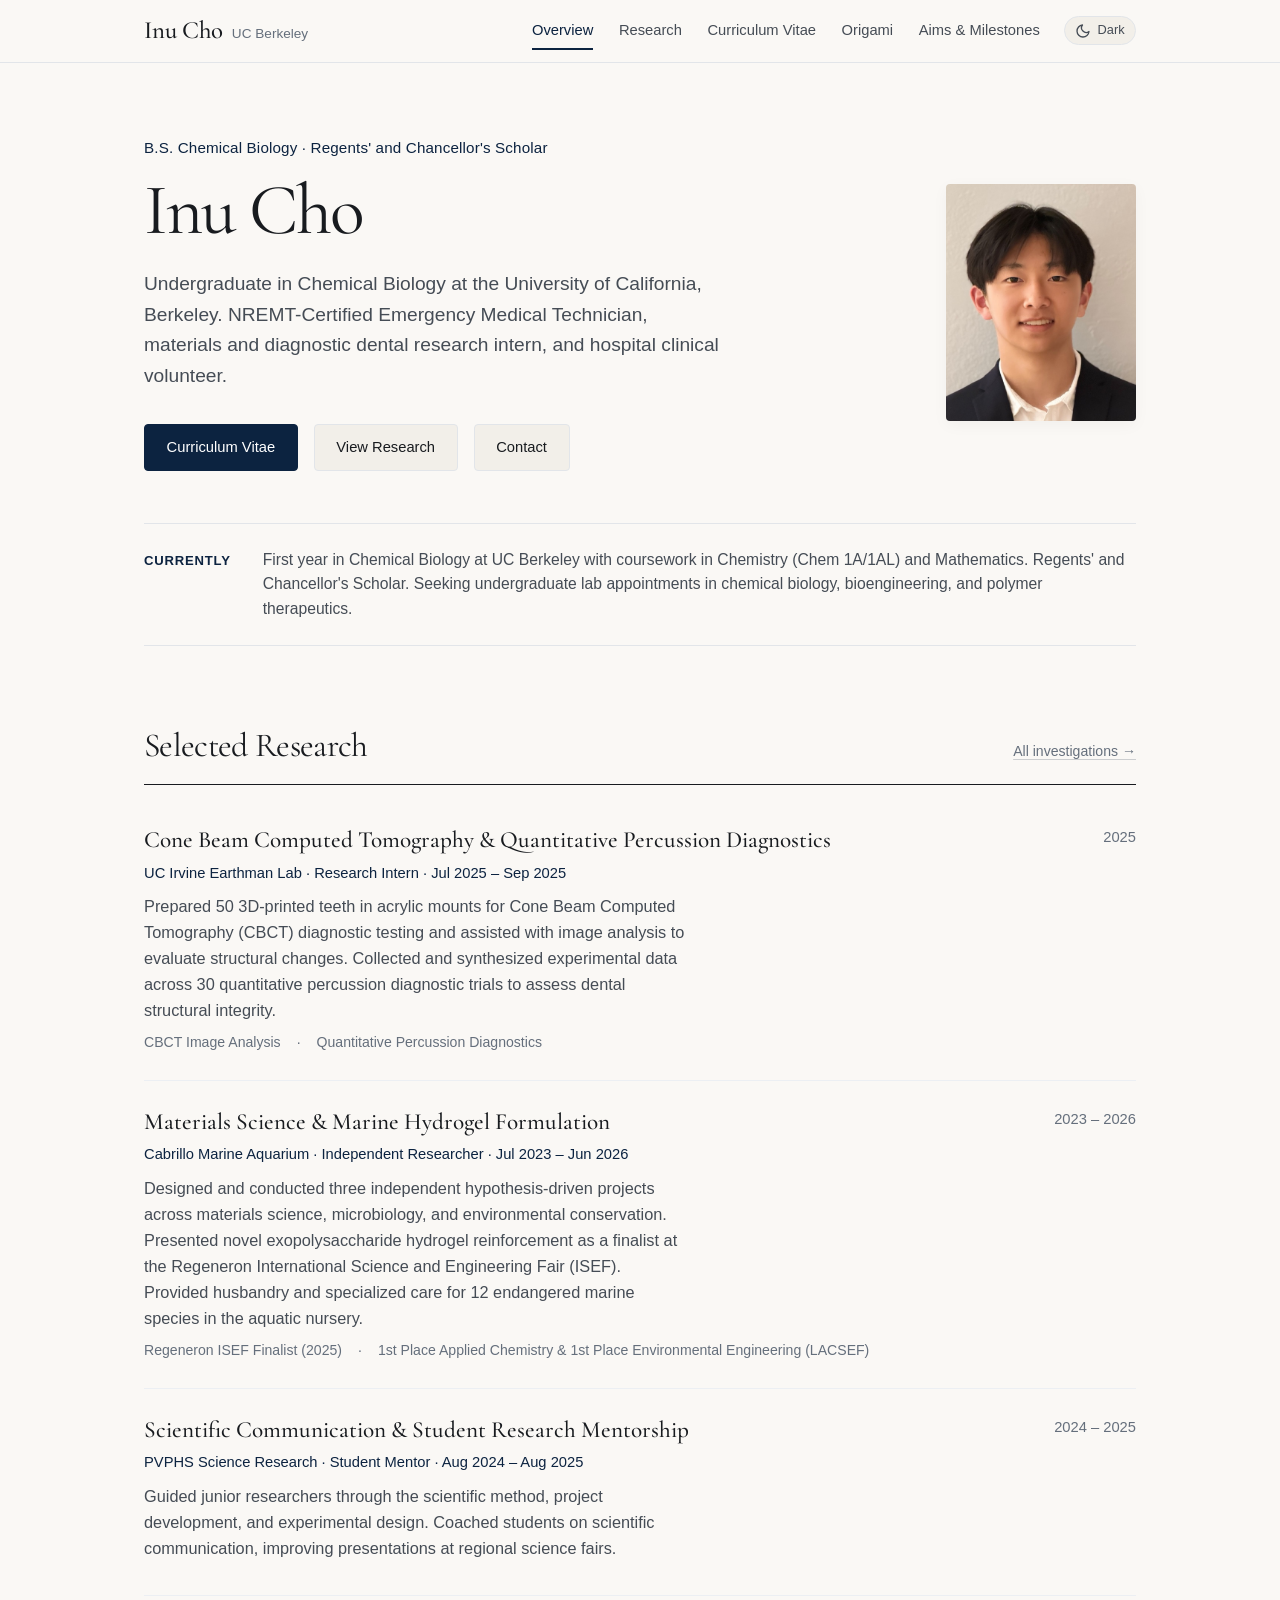
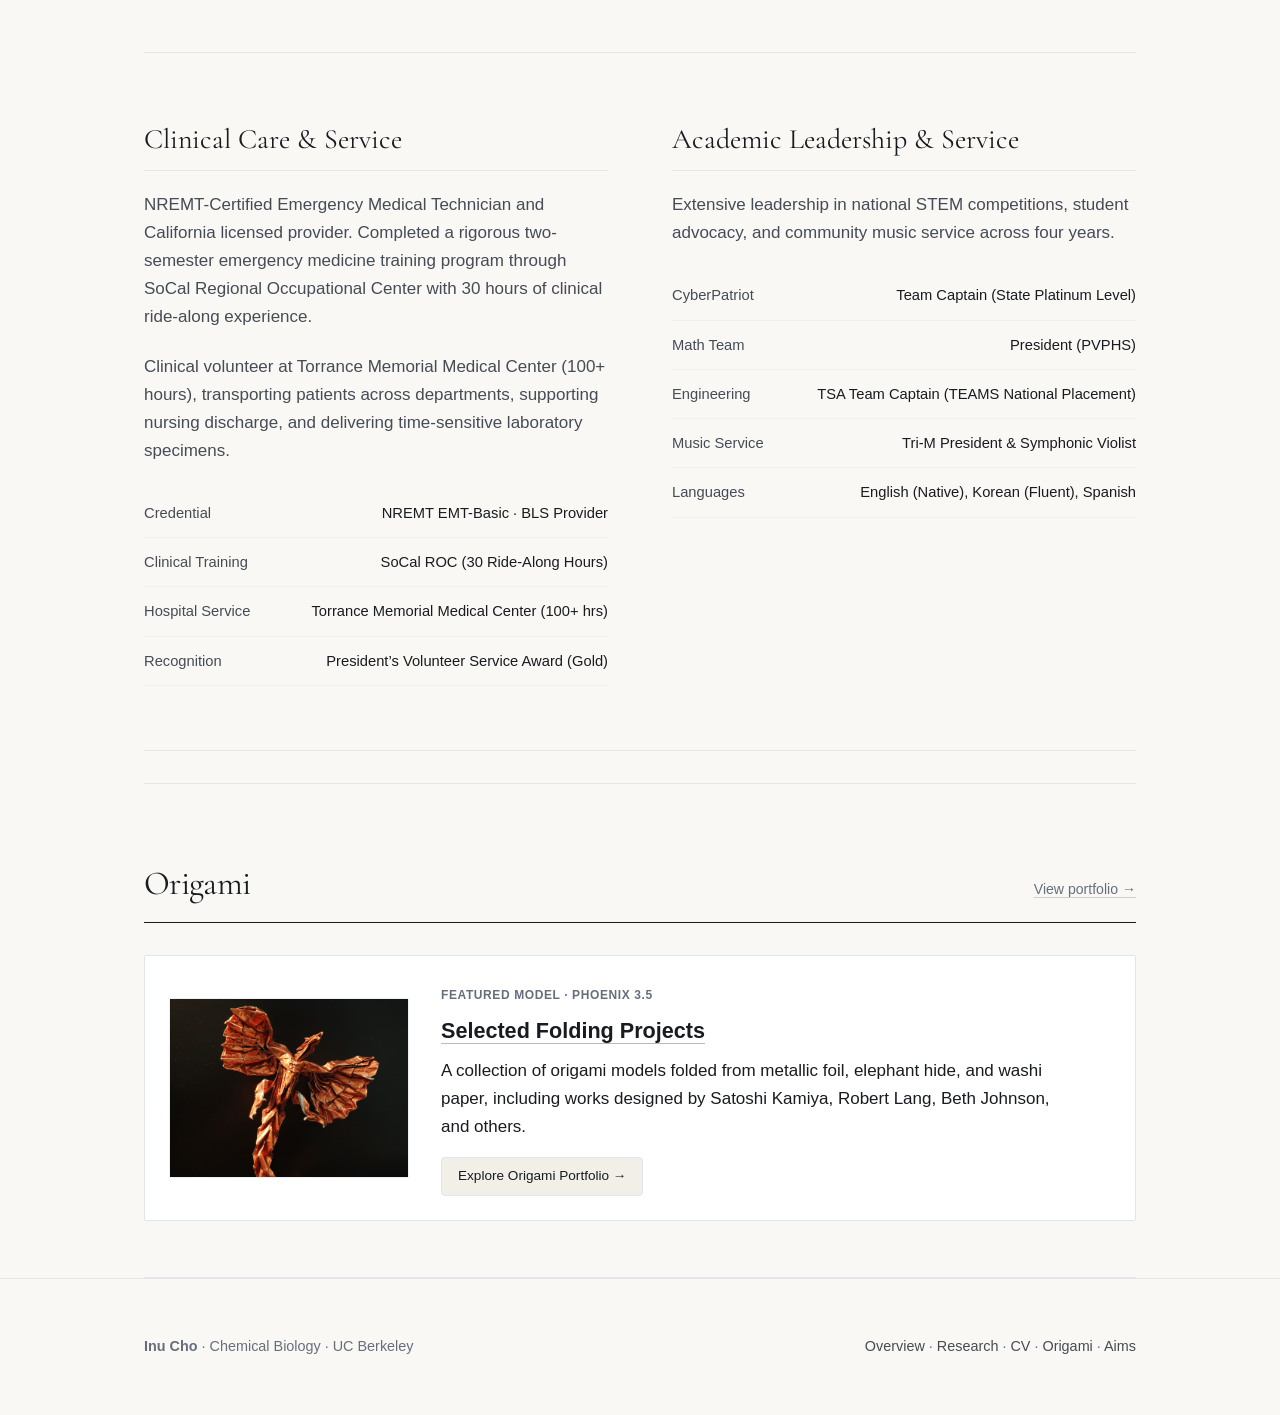
==== index.html @ 5d8e4f41 "Initial portfolio commit" ====
<!doctype html>
<html lang="en">
<head>
<meta charset="utf-8">
<meta name="viewport" content="width=device-width,initial-scale=1">
<meta name="color-scheme" content="light dark">
<title>Inu Cho — UC Berkeley</title>
<meta name="description" content="Inu Cho: Regents' and Chancellor's Scholar, Chemical Biology at UC Berkeley, NREMT-Certified EMT, and researcher.">
<link rel="icon" href="assets/favicon.svg" type="image/svg+xml">
<link rel="preconnect" href="https://fonts.googleapis.com">
<link rel="preconnect" href="https://fonts.gstatic.com" crossorigin>
<link href="https://fonts.googleapis.com/css2?family=Cormorant+Garamond:ital,wght@0,400;0,500;0,600;1,400&display=swap" rel="stylesheet">
<link rel="stylesheet" href="assets/site.css">
<script>
  (function() {
    try {
      const savedTheme = localStorage.getItem('inu_theme');
      if (savedTheme) {
        document.documentElement.setAttribute('data-theme', savedTheme);
      } else {
        const prefersDark = window.matchMedia('(prefers-color-scheme: dark)').matches;
        document.documentElement.setAttribute('data-theme', prefersDark ? 'dark' : 'light');
      }
    } catch (e) {}
  })();
</script>
</head>
<body>
<a class="skip" href="#main">Skip to main content</a>

<header class="site-nav-bar">
  <div class="wrap">
    <a class="brand" href="index.html">
      <span class="name">Inu Cho</span>
      <span class="role">UC Berkeley</span>
    </a>
    <div class="nav-cluster">
      <nav class="site-links" aria-label="Main Navigation">
        <a href="index.html" aria-current="page">Overview</a>
        <a href="research.html">Research</a>
        <a href="cv.html">Curriculum Vitae</a>
        <a href="origami.html">Origami</a>
        <a href="goals.html">Aims &amp; Milestones</a>
      </nav>
      <button class="theme-toggle" id="theme-toggle" type="button" aria-label="Toggle dark mode" title="Toggle dark mode">
        <svg class="theme-icon-sun" aria-hidden="true" width="16" height="16" viewBox="0 0 24 24" fill="none" stroke="currentColor" stroke-width="2" stroke-linecap="round" stroke-linejoin="round">
          <circle cx="12" cy="12" r="5"></circle>
          <line x1="12" y1="1" x2="12" y2="3"></line>
          <line x1="12" y1="21" x2="12" y2="23"></line>
          <line x1="4.22" y1="4.22" x2="5.64" y2="5.64"></line>
          <line x1="18.36" y1="18.36" x2="19.78" y2="19.78"></line>
          <line x1="1" y1="12" x2="3" y2="12"></line>
          <line x1="21" y1="12" x2="23" y2="12"></line>
          <line x1="4.22" y1="19.78" x2="5.64" y2="18.36"></line>
          <line x1="18.36" y1="5.64" x2="19.78" y2="4.22"></line>
        </svg>
        <svg class="theme-icon-moon" aria-hidden="true" width="16" height="16" viewBox="0 0 24 24" fill="none" stroke="currentColor" stroke-width="2" stroke-linecap="round" stroke-linejoin="round">
          <path d="M21 12.79A9 9 0 1 1 11.21 3 7 7 0 0 0 21 12.79z"></path>
        </svg>
        <span class="theme-toggle-text">Dark</span>
      </button>
    </div>
  </div>
</header>

<main class="wrap" id="main">
  <!-- Profile Hero: Poised, warm, trustworthy, understated -->
  <section class="hero-profile">
    <div>
      <p class="subhead">B.S. Chemical Biology · Regents' and Chancellor's Scholar</p>
      <h1 class="hero-title">Inu Cho</h1>
      <p class="hero-bio">
        Undergraduate in Chemical Biology at the University of California, Berkeley. NREMT-Certified Emergency Medical Technician, materials and diagnostic dental research intern, and hospital clinical volunteer.
      </p>
      <div class="hero-actions">
        <a class="btn btn-primary" href="cv.html">Curriculum Vitae</a>
        <a class="btn btn-secondary" href="research.html">View Research</a>
        <a class="btn btn-secondary" href="mailto:inucho@berkeley.edu">Contact</a>
      </div>
    </div>

    <div class="portrait-wrapper">
      <img class="portrait-photo" src="assets/portrait.jpg" alt="Portrait of Inu Cho" width="640" height="640" fetchpriority="high">
    </div>
  </section>

  <!-- Quiet, current focus note -->
  <aside class="current-status" aria-label="Current Academic Focus" data-sc-in>
    <span class="status-tag">Currently</span>
    <p class="status-text">
      First year in Chemical Biology at UC Berkeley with coursework in Chemistry (Chem 1A/1AL) and Mathematics. Regents' and Chancellor's Scholar. Seeking undergraduate lab appointments in chemical biology, bioengineering, and polymer therapeutics.
    </p>
  </aside>

  <!-- Selected Research Projects -->
  <section class="content-section" id="research" data-sc-in>
    <div class="section-head">
      <h2>Selected Research</h2>
      <span class="section-note"><a href="research.html">All investigations →</a></span>
    </div>

    <ul class="editorial-list">
      <li>
        <div>
          <h3 class="item-heading">
            <a href="research.html#earthman">Cone Beam Computed Tomography &amp; Quantitative Percussion Diagnostics</a>
          </h3>
          <div class="item-meta">UC Irvine Earthman Lab · Research Intern · Jul 2025 – Sep 2025</div>
          <p class="item-desc">
            Prepared 50 3D-printed teeth in acrylic mounts for Cone Beam Computed Tomography (CBCT) diagnostic testing and assisted with image analysis to evaluate structural changes. Collected and synthesized experimental data across 30 quantitative percussion diagnostic trials to assess dental structural integrity.
          </p>
          <div class="item-badges">
            <span>CBCT Image Analysis</span>
            <span>·</span>
            <span>Quantitative Percussion Diagnostics</span>
          </div>
        </div>
        <div class="item-date">2025</div>
      </li>

      <li>
        <div>
          <h3 class="item-heading">
            <a href="research.html#cabrillo">Materials Science &amp; Marine Hydrogel Formulation</a>
          </h3>
          <div class="item-meta">Cabrillo Marine Aquarium · Independent Researcher · Jul 2023 – Jun 2026</div>
          <p class="item-desc">
            Designed and conducted three independent hypothesis-driven projects across materials science, microbiology, and environmental conservation. Presented novel exopolysaccharide hydrogel reinforcement as a finalist at the Regeneron International Science and Engineering Fair (ISEF). Provided husbandry and specialized care for 12 endangered marine species in the aquatic nursery.
          </p>
          <div class="item-badges">
            <span>Regeneron ISEF Finalist (2025)</span>
            <span>·</span>
            <span>1st Place Applied Chemistry &amp; 1st Place Environmental Engineering (LACSEF)</span>
          </div>
        </div>
        <div class="item-date">2023 – 2026</div>
      </li>

      <li>
        <div>
          <h3 class="item-heading">
            <a href="research.html#mentor">Scientific Communication &amp; Student Research Mentorship</a>
          </h3>
          <div class="item-meta">PVPHS Science Research · Student Mentor · Aug 2024 – Aug 2025</div>
          <p class="item-desc">
            Guided junior researchers through the scientific method, project development, and experimental design. Coached students on scientific communication, improving presentations at regional science fairs.
          </p>
        </div>
        <div class="item-date">2024 – 2025</div>
      </li>
    </ul>
  </section>

  <!-- Clinical Care & Personal Pursuits -->
  <section class="grid-two-col" data-sc-in>
    <div class="grid-col">
      <h3>Clinical Care &amp; Service</h3>
      <p>
        NREMT-Certified Emergency Medical Technician and California licensed provider. Completed a rigorous two-semester emergency medicine training program through SoCal Regional Occupational Center with 30 hours of clinical ride-along experience.
      </p>
      <p>
        Clinical volunteer at Torrance Memorial Medical Center (100+ hours), transporting patients across departments, supporting nursing discharge, and delivering time-sensitive laboratory specimens.
      </p>
      <ul class="info-rows">
        <li><span class="label">Credential</span><span class="val">NREMT EMT-Basic · BLS Provider</span></li>
        <li><span class="label">Clinical Training</span><span class="val">SoCal ROC (30 Ride-Along Hours)</span></li>
        <li><span class="label">Hospital Service</span><span class="val">Torrance Memorial Medical Center (100+ hrs)</span></li>
        <li><span class="label">Recognition</span><span class="val">President’s Volunteer Service Award (Gold)</span></li>
      </ul>
    </div>

    <div class="grid-col">
      <h3>Academic Leadership &amp; Service</h3>
      <p>
        Extensive leadership in national STEM competitions, student advocacy, and community music service across four years.
      </p>
      <ul class="info-rows">
        <li><span class="label">CyberPatriot</span><span class="val">Team Captain (State Platinum Level)</span></li>
        <li><span class="label">Math Team</span><span class="val">President (PVPHS)</span></li>
        <li><span class="label">Engineering</span><span class="val">TSA Team Captain (TEAMS National Placement)</span></li>
        <li><span class="label">Music Service</span><span class="val">Tri-M President &amp; Symphonic Violist</span></li>
        <li><span class="label">Languages</span><span class="val">English (Native), Korean (Fluent), Spanish</span></li>
      </ul>
    </div>
  </section>

  <!-- Origami Showcase Section -->
  <section class="content-section" style="border-top: 1px solid var(--rule); margin-top: 2rem;" data-sc-in>
    <div class="section-head">
      <h2>Origami</h2>
      <span class="section-note"><a href="origami.html">View portfolio &rarr;</a></span>
    </div>
    <div style="display: grid; grid-template-columns: 240px 1fr; gap: 2rem; align-items: center; background: var(--card-bg); border: 1px solid var(--rule); border-radius: 2px; padding: 1.5rem; overflow: hidden;">
      <a href="origami.html" style="text-decoration: none; display: block; border-radius: 2px; overflow: hidden;">
        <img src="assets/origami/model_4.jpg" alt="Phoenix 3.5 origami folded by Inu Cho" style="width: 100%; aspect-ratio: 4/3; object-fit: cover; border: 1px solid var(--rule-subtle);">
      </a>
      <div>
        <span class="origami-plate-num" style="letter-spacing: 0.05em; color: var(--faint);">Featured Model · Phoenix 3.5</span>
        <h3 class="item-heading" style="margin: 0.35rem 0 0.5rem; font-size: 1.35rem;">
          <a href="origami.html">Selected Folding Projects</a>
        </h3>
        <p class="item-desc" style="margin-bottom: 1rem;">
          A collection of origami models folded from metallic foil, elephant hide, and washi paper, including works designed by Satoshi Kamiya, Robert Lang, Beth Johnson, and others.
        </p>
        <a class="btn btn-secondary" href="origami.html" style="font-size: 0.85rem; padding: 0.45rem 1rem;">Explore Origami Portfolio &rarr;</a>
      </div>
    </div>
  </section>
</main>

<footer class="site-footer">
  <div class="wrap">
    <div>
      <strong>Inu Cho</strong> &middot; Chemical Biology &middot; UC Berkeley
    </div>
    <div>
      <a href="index.html">Overview</a> &middot;
      <a href="research.html">Research</a> &middot;
      <a href="cv.html">CV</a> &middot;
      <a href="origami.html">Origami</a> &middot;
      <a href="goals.html">Aims</a>
    </div>
  </div>
</footer>

<script src="assets/scrollcraft.js"></script>
<script src="assets/site.js"></script>
</body>
</html>
---- assets/site.css ----
/* ==========================================================================
   Inu Cho — Academic & Clinical Portfolio
   Design Authority & Craft System
   Palette: Elegant Off-White (#FAF8F5), Deep Oxford Navy (#0C2340), Crisp Ink (#181B1F)
   ========================================================================== */

:root {
  color-scheme: light dark;

  /* Refined Editorial Palette — Light (Default) */
  --bg:           #FAF8F5;   /* Warm parchment off-white */
  --surface:      #F2EFE9;   /* Subtle tinted stone */
  --card-bg:      #FFFFFF;
  --ink:          #181B1F;   /* Crisp deep charcoal */
  --navy:         #0C2340;   /* Academic Oxford/Berkeley navy */
  --navy-hover:   #061324;
  --navy-wash:    #EEF3F8;   /* Quiet tinted slate */
  --navy-border:  #D4DFEC;
  --muted:        #454C55;   /* Secondary prose */
  --faint:        #6E7782;   /* Metadata & subtle dates */
  --rule:         #E2E5E9;   /* Hairline borders */
  --rule-subtle:  #ECEFF3;
  --focus:        #0C2340;
  --shadow-sm:    0 1px 3px rgba(12, 35, 64, 0.05);
  --shadow-md:    0 4px 16px rgba(12, 35, 64, 0.08);

  /* Typography */
  --font-serif: "Cormorant Garamond", "Newsreader", "Iowan Old Style", Georgia, serif;
  --font-sans:  -apple-system, BlinkMacSystemFont, "Segoe UI", Roboto, "Helvetica Neue", Arial, sans-serif;
}

@media (prefers-color-scheme: dark) {
  :root:not([data-theme="light"]) {
    color-scheme: dark;
    --bg:           #0D131A;   /* Deep midnight slate navy */
    --surface:      #141D26;   /* Rich surface */
    --card-bg:      #111822;
    --ink:          #F0F4F8;   /* Bright warm ivory */
    --navy:         #8CB4E0;   /* Luminous Berkeley blue */
    --navy-hover:   #A9CAF0;
    --navy-wash:    #172433;
    --navy-border:  #25374C;
    --muted:        #B4C0CE;
    --faint:        #8E9CAE;
    --rule:         #222F3E;
    --rule-subtle:  #182330;
    --focus:        #8CB4E0;
    --shadow-sm:    0 1px 3px rgba(0, 0, 0, 0.35);
    --shadow-md:    0 4px 16px rgba(0, 0, 0, 0.55);
  }
}

html[data-theme="light"] {
  color-scheme: light !important;
  --bg:           #FAF8F5;
  --surface:      #F2EFE9;
  --card-bg:      #FFFFFF;
  --ink:          #181B1F;
  --navy:         #0C2340;
  --navy-hover:   #061324;
  --navy-wash:    #EEF3F8;
  --navy-border:  #D4DFEC;
  --muted:        #454C55;
  --faint:        #656F7C;
  --rule:         #E2E5E9;
  --rule-subtle:  #ECEFF3;
  --focus:        #0C2340;
  --shadow-sm:    0 1px 3px rgba(12, 35, 64, 0.05);
  --shadow-md:    0 4px 16px rgba(12, 35, 64, 0.08);
}

html[data-theme="dark"] {
  color-scheme: dark !important;
  --bg:           #0D131A;
  --surface:      #141D26;
  --card-bg:      #111822;
  --ink:          #F0F4F8;
  --navy:         #8CB4E0;
  --navy-hover:   #A9CAF0;
  --navy-wash:    #172433;
  --navy-border:  #25374C;
  --muted:        #B4C0CE;
  --faint:        #8E9CAE;
  --rule:         #222F3E;
  --rule-subtle:  #182330;
  --focus:        #8CB4E0;
  --shadow-sm:    0 1px 3px rgba(0, 0, 0, 0.35);
  --shadow-md:    0 4px 16px rgba(0, 0, 0, 0.55);
}

*, *::before, *::after {
  box-sizing: border-box;
}

html {
  -webkit-text-size-adjust: 100%;
  scroll-padding-top: 5rem;
  scroll-behavior: smooth;
  -webkit-overflow-scrolling: touch;
}

@media (prefers-reduced-motion: no-preference) {
  html {
    scroll-behavior: smooth;
  }
}

/* Enable native multi-page view transitions */
@view-transition {
  navigation: auto;
}

@media (prefers-reduced-motion: no-preference) {
  ::view-transition-old(root) {
    animation: 160ms cubic-bezier(0.4, 0, 1, 1) both vtFadeOut;
  }
  ::view-transition-new(root) {
    animation: 220ms cubic-bezier(0.16, 1, 0.3, 1) both vtFadeIn;
  }
  @keyframes vtFadeOut {
    from { opacity: 1; transform: translateY(0); }
    to { opacity: 0; transform: translateY(-3px); }
  }
  @keyframes vtFadeIn {
    from { opacity: 0; transform: translateY(3px); }
    to { opacity: 1; transform: translateY(0); }
  }

  /* Progressive smooth entrance animation */
  main {
    animation: mainFadeIn 0.24s cubic-bezier(0.16, 1, 0.3, 1) backwards;
  }
  body.page-leaving main {
    opacity: 0;
    transform: translateY(-3px);
    transition: opacity 0.14s cubic-bezier(0.4, 0, 1, 1), transform 0.14s cubic-bezier(0.4, 0, 1, 1);
  }
  @keyframes mainFadeIn {
    from {
      opacity: 0;
      transform: translateY(4px);
    }
    to {
      opacity: 1;
      transform: translateY(0);
    }
  }
}

/* Tailored slim, smooth scrollbar */
@media (pointer: fine) {
  ::-webkit-scrollbar {
    width: 9px;
    height: 9px;
  }
  ::-webkit-scrollbar-track {
    background: var(--bg);
  }
  ::-webkit-scrollbar-thumb {
    background: var(--rule);
    border: 2px solid var(--bg);
    border-radius: 999px;
  }
  ::-webkit-scrollbar-thumb:hover {
    background: var(--faint);
  }
  * {
    scrollbar-width: thin;
    scrollbar-color: var(--rule) var(--bg);
  }
}

body {
  margin: 0;
  background-color: var(--bg);
  color: var(--ink);
  font-family: var(--font-sans);
  font-size: 1.0625rem;
  line-height: 1.65;
  font-weight: 400;
  -webkit-font-smoothing: antialiased;
  -moz-osx-font-smoothing: grayscale;
  min-height: 100dvh;
  display: flex;
  flex-direction: column;
}

/* Browser surface customization — custom scrollbars, selection, focus */
::selection {
  background-color: var(--navy-wash);
  color: var(--navy);
}

main {
  flex: 1;
  width: 100%;
}

img {
  max-width: 100%;
  height: auto;
  display: block;
}

p {
  margin: 0 0 1.25em;
  max-width: 65ch;
}

ul, ol {
  margin: 0;
  padding: 0;
  list-style: none;
}

/* Tasteful links: quiet hairline underline that turns navy on hover */
a {
  color: inherit;
  text-decoration: underline;
  text-decoration-thickness: 1px;
  text-underline-offset: 0.24em;
  text-decoration-color: color-mix(in srgb, currentColor 30%, transparent);
  transition: color 0.15s ease, text-decoration-color 0.15s ease;
}

a:hover {
  color: var(--navy);
  text-decoration-color: var(--navy);
}

:focus-visible {
  outline: 2px solid var(--focus);
  outline-offset: 3px;
  border-radius: 2px;
}

.wrap {
  max-width: 66rem;
  margin: 0 auto;
  padding: 0 2rem;
}

.skip {
  position: absolute;
  left: 1.5rem;
  top: -3.5rem;
  background: var(--surface);
  color: var(--ink);
  padding: 0.5rem 1rem;
  z-index: 100;
  font-size: 0.85rem;
  border: 1px solid var(--rule);
}
.skip:focus {
  top: 1rem;
}

/* ==========================================================================
   Header Navigation — Minimal, refined, perfectly aligned
   ========================================================================== */

.site-nav-bar {
  position: sticky;
  top: 0;
  z-index: 50;
  background: color-mix(in srgb, var(--bg) 92%, transparent);
  backdrop-filter: blur(12px);
  -webkit-backdrop-filter: blur(12px);
  border-bottom: 1px solid var(--rule);
}

.site-nav-bar .wrap {
  display: flex;
  align-items: center;
  justify-content: space-between;
  min-height: 3.85rem;
  gap: 1.5rem;
}

.brand {
  display: flex;
  align-items: baseline;
  gap: 0.6rem;
  text-decoration: none;
  color: var(--ink);
}

.brand .name {
  font-family: var(--font-serif);
  font-size: 1.55rem;
  font-weight: 500;
  letter-spacing: -0.01em;
  color: var(--ink);
}

.brand .role {
  font-size: 0.85rem;
  color: var(--faint);
  font-weight: 400;
}

.nav-cluster {
  display: flex;
  align-items: center;
  gap: 1.5rem;
}

.site-links {
  display: flex;
  gap: 1.6rem;
  font-size: 0.92rem;
}

.site-links a {
  text-decoration: none;
  color: var(--muted);
  padding: 0.35rem 0;
  border-bottom: 2px solid transparent;
  transition: color 0.15s ease, border-color 0.15s ease;
}

.site-links a:hover {
  color: var(--ink);
}

.site-links a[aria-current="page"] {
  color: var(--navy);
  font-weight: 500;
  border-bottom-color: var(--navy);
}

/* Tasteful Theme Switcher */
.theme-toggle {
  display: inline-flex;
  align-items: center;
  gap: 0.4rem;
  background: var(--surface);
  color: var(--muted);
  border: 1px solid var(--rule);
  padding: 0.35rem 0.65rem;
  border-radius: 999px;
  font-family: inherit;
  font-size: 0.8rem;
  font-weight: 500;
  cursor: pointer;
  line-height: 1;
  transition: background-color 0.15s ease, color 0.15s ease, border-color 0.15s ease;
}

.theme-toggle:hover {
  background: var(--navy-wash);
  color: var(--navy);
  border-color: var(--navy-border);
}

.theme-toggle svg {
  flex-shrink: 0;
}

/* Sun/Moon icon visibility based on data-theme and media query */
.theme-icon-sun {
  display: none;
}
.theme-icon-moon {
  display: block;
}

:root[data-theme="dark"] .theme-icon-sun {
  display: block;
}
:root[data-theme="dark"] .theme-icon-moon {
  display: none;
}

@media (prefers-color-scheme: dark) {
  :root:not([data-theme="light"]) .theme-icon-sun {
    display: block;
  }
  :root:not([data-theme="light"]) .theme-icon-moon {
    display: none;
  }
}

@media (max-width: 768px) {
  .site-nav-bar .wrap {
    flex-direction: column;
    align-items: flex-start;
    padding-block: 0.85rem;
    gap: 0.75rem;
  }
  .nav-cluster {
    width: 100%;
    justify-content: space-between;
    gap: 1rem;
    flex-wrap: wrap;
  }
  .site-links {
    gap: 1.15rem;
    flex-wrap: wrap;
  }
}

/* ==========================================================================
   Hero Section — Clean portrait, poised editorial introduction
   ========================================================================== */

.hero-profile {
  padding: 4.5rem 0 3.25rem;
  display: grid;
  grid-template-columns: 1fr 200px;
  gap: 4rem;
  align-items: center;
  border-bottom: 1px solid var(--rule);
}

.hero-profile .subhead {
  font-size: 0.95rem;
  font-weight: 500;
  color: var(--navy);
  letter-spacing: 0.01em;
  margin: 0 0 0.85rem;
}

h1.hero-title {
  font-family: var(--font-serif);
  font-size: clamp(3rem, 7vw, 4.5rem);
  font-weight: 400;
  line-height: 1.05;
  letter-spacing: -0.03em;
  margin: 0 0 1.25rem;
  color: var(--ink);
}

.hero-bio {
  font-size: 1.2rem;
  line-height: 1.6;
  color: var(--muted);
  max-width: 54ch;
  margin: 0 0 2rem;
}

.hero-actions {
  display: flex;
  flex-wrap: wrap;
  gap: 1rem;
  font-size: 0.92rem;
}

.btn {
  display: inline-flex;
  align-items: center;
  gap: 0.45rem;
  padding: 0.65rem 1.35rem;
  border-radius: 4px;
  font-weight: 500;
  text-decoration: none;
  transition: all 0.15s ease;
}

.btn-primary {
  background: var(--navy);
  color: #FFFFFF;
  border: 1px solid var(--navy);
}
.btn-primary:hover {
  background: color-mix(in srgb, var(--navy) 85%, black);
  color: #FFFFFF;
}

.btn-secondary {
  background: var(--surface);
  color: var(--ink);
  border: 1px solid var(--rule);
}
.btn-secondary:hover {
  border-color: var(--muted);
  color: var(--ink);
}

.portrait-wrapper {
  width: 190px;
  margin-left: auto;
}

.portrait-photo {
  width: 100%;
  aspect-ratio: 4 / 5;
  border-radius: 4px;
  object-fit: cover;
  box-shadow: 0 4px 16px rgba(0, 0, 0, 0.04);
}

@media (max-width: 820px) {
  .hero-profile {
    grid-template-columns: 1fr;
    gap: 2.5rem;
    padding-top: 3.5rem;
  }
  .portrait-wrapper {
    order: -1;
    margin-left: 0;
    width: 150px;
  }
}

/* ==========================================================================
   Status Banner — Discreet, thoughtful "Currently" note
   ========================================================================== */

.current-status {
  padding: 1.5rem 0;
  border-bottom: 1px solid var(--rule);
  display: flex;
  align-items: baseline;
  gap: 2rem;
  font-size: 0.98rem;
}

.status-tag {
  font-size: 0.82rem;
  font-weight: 600;
  text-transform: uppercase;
  letter-spacing: 0.06em;
  color: var(--navy);
  white-space: nowrap;
}

.status-text {
  color: var(--muted);
  line-height: 1.55;
  margin: 0;
  max-width: none;
}

@media (max-width: 680px) {
  .current-status {
    flex-direction: column;
    gap: 0.35rem;
  }
}

/* ==========================================================================
   Editorial Content Sections & Clean Lists
   ========================================================================== */

.content-section {
  padding: 4.5rem 0 3.5rem;
  border-bottom: 1px solid var(--rule);
}

.section-head {
  display: flex;
  justify-content: space-between;
  align-items: baseline;
  margin-bottom: 2rem;
  border-bottom: 1px solid var(--ink);
  padding-bottom: 0.65rem;
}

.section-head h2 {
  font-family: var(--font-serif);
  font-size: 2.1rem;
  font-weight: 400;
  margin: 0;
  letter-spacing: -0.02em;
}

.section-head .section-note {
  font-size: 0.88rem;
  color: var(--faint);
}

/* Clean, balanced rows */
.editorial-list > li {
  padding: 1.6rem 0;
  border-bottom: 1px solid var(--rule-subtle);
  display: grid;
  grid-template-columns: 1fr 140px;
  gap: 0.25rem 2rem;
}

.editorial-list > li:first-child {
  padding-top: 0.5rem;
}

.editorial-list .item-heading {
  font-family: var(--font-serif);
  font-size: 1.45rem;
  font-weight: 500;
  line-height: 1.3;
  margin: 0 0 0.35rem;
  color: var(--ink);
}

.editorial-list .item-heading a {
  text-decoration: none;
}
.editorial-list .item-heading a:hover {
  color: var(--navy);
}

.editorial-list .item-meta {
  color: var(--navy);
  font-weight: 500;
  font-size: 0.92rem;
  margin-bottom: 0.5rem;
}

.editorial-list .item-desc {
  font-size: 1.02rem;
  color: var(--muted);
  line-height: 1.6;
  margin: 0 0 0.5rem;
  max-width: 60ch;
}

.editorial-list .item-desc ul {
  margin: 0.4rem 0 0;
  padding-left: 1.2rem;
  list-style: disc;
}
.editorial-list .item-desc ul li {
  margin-bottom: 0.3rem;
}

.editorial-list .item-badges {
  display: flex;
  flex-wrap: wrap;
  gap: 0.5rem 1rem;
  font-size: 0.88rem;
  color: var(--faint);
}

.editorial-list .item-date {
  font-size: 0.92rem;
  color: var(--faint);
  text-align: right;
  font-variant-numeric: tabular-nums;
}

@media (max-width: 680px) {
  .editorial-list > li {
    grid-template-columns: 1fr;
  }
  .editorial-list .item-date {
    text-align: left;
    margin-top: 0.25rem;
  }
}

/* Two-column overview grid */
.grid-two-col {
  display: grid;
  grid-template-columns: 1fr 1fr;
  gap: 4rem;
  padding: 4rem 0;
  border-bottom: 1px solid var(--rule);
}

.grid-col h3 {
  font-family: var(--font-serif);
  font-size: 1.75rem;
  font-weight: 400;
  margin: 0 0 1.25rem;
  padding-bottom: 0.5rem;
  border-bottom: 1px solid var(--rule);
  color: var(--ink);
}

.grid-col p {
  font-size: 1.0625rem;
  color: var(--muted);
  line-height: 1.65;
}

.info-rows {
  margin-top: 1.5rem;
}

.info-rows li {
  display: flex;
  justify-content: space-between;
  padding: 0.75rem 0;
  border-bottom: 1px solid var(--rule-subtle);
  font-size: 0.92rem;
}

.info-rows .label {
  color: var(--muted);
}
.info-rows .val {
  color: var(--ink);
  font-weight: 500;
  text-align: right;
}

@media (max-width: 768px) {
  .grid-two-col {
    grid-template-columns: 1fr;
    gap: 2.5rem;
  }
}

/* ==========================================================================
   Milestones & Timeline
   ========================================================================== */

.timeline-flow {
  position: relative;
  padding-left: 2rem;
  margin-left: 0.5rem;
  border-left: 1px solid var(--rule);
}

.timeline-step {
  position: relative;
  padding-bottom: 2.25rem;
}

.timeline-step::before {
  content: "";
  position: absolute;
  left: -2.35rem;
  top: 0.45rem;
  width: 9px;
  height: 9px;
  border-radius: 50%;
  background: var(--bg);
  border: 2px solid var(--navy);
}

.timeline-step .step-date {
  font-size: 0.85rem;
  color: var(--faint);
  font-weight: 500;
  margin-bottom: 0.25rem;
}

.timeline-step .step-title {
  font-family: var(--font-serif);
  font-size: 1.4rem;
  font-weight: 500;
  margin: 0 0 0.35rem;
  color: var(--ink);
}

.timeline-step .step-detail {
  font-size: 1rem;
  color: var(--muted);
  line-height: 1.55;
  margin: 0;
}

/* ==========================================================================
   Origami Portfolio — Applied Geometry & Spatial Articulation
   ========================================================================== */

.origami-grid {
  display: grid;
  grid-template-columns: repeat(2, 1fr);
  gap: 2.25rem;
  margin-top: 1.5rem;
}

.origami-card {
  background: var(--card-bg);
  border: 1px solid var(--rule);
  border-radius: 2px;
  overflow: hidden;
  display: flex;
  flex-direction: column;
  transition: border-color 0.2s ease, box-shadow 0.2s ease;
}

.origami-card:hover {
  border-color: var(--navy-border);
  box-shadow: var(--shadow-md);
}

.origami-media {
  position: relative;
  background: var(--surface);
  aspect-ratio: 4 / 3;
  overflow: hidden;
  border-bottom: 1px solid var(--rule-subtle);
  cursor: pointer;
}

.origami-media img {
  width: 100%;
  height: 100%;
  object-fit: cover;
  object-position: center;
  transition: transform 0.35s ease;
}

.origami-card:hover .origami-media img {
  transform: scale(1.025);
}

.origami-plate-badge {
  position: absolute;
  bottom: 0.75rem;
  right: 0.75rem;
  background: color-mix(in srgb, var(--ink) 85%, transparent);
  color: #FFFFFF;
  font-size: 0.75rem;
  font-weight: 500;
  padding: 0.3rem 0.65rem;
  border-radius: 999px;
  backdrop-filter: blur(8px);
  -webkit-backdrop-filter: blur(8px);
  letter-spacing: 0.02em;
  opacity: 0.9;
  transition: opacity 0.15s ease, background 0.15s ease;
}

.origami-card:hover .origami-plate-badge {
  opacity: 1;
  background: #0C2340;
  color: #FFFFFF;
}

.origami-body {
  padding: 1.75rem;
  display: flex;
  flex-direction: column;
  flex: 1;
}

.origami-meta-top {
  display: flex;
  justify-content: space-between;
  align-items: baseline;
  margin-bottom: 0.5rem;
}

.origami-plate-num {
  font-size: 0.75rem;
  letter-spacing: 0.08em;
  text-transform: uppercase;
  color: var(--faint);
  font-weight: 600;
}

.origami-designer {
  font-size: 0.88rem;
  color: var(--navy);
  font-weight: 500;
}

.origami-title {
  font-family: var(--font-serif);
  font-size: 1.65rem;
  font-weight: 500;
  line-height: 1.15;
  margin: 0 0 0.85rem;
  color: var(--ink);
}

.origami-specs {
  display: flex;
  flex-wrap: wrap;
  gap: 0.5rem;
  margin-bottom: 1rem;
}

.origami-spec-pill {
  background: var(--surface);
  color: var(--muted);
  font-size: 0.78rem;
  padding: 0.2rem 0.6rem;
  border-radius: 2px;
  border: 1px solid var(--rule-subtle);
  font-variant-numeric: tabular-nums;
}

.origami-analysis {
  font-size: 0.96rem;
  line-height: 1.6;
  color: var(--muted);
  margin: 0;
  flex: 1;
}

.origami-action {
  margin-top: 1.25rem;
  padding-top: 1rem;
  border-top: 1px solid var(--rule-subtle);
  display: flex;
  justify-content: space-between;
  align-items: center;
}

.origami-btn-plate {
  display: inline-flex;
  align-items: center;
  gap: 0.35rem;
  font-size: 0.85rem;
  color: var(--navy);
  font-weight: 500;
  text-decoration: none;
  cursor: pointer;
  background: none;
  border: none;
  padding: 0;
  font-family: inherit;
}

.origami-btn-plate:hover {
  text-decoration: underline;
}

/* Lightbox Dialog */
.plate-lightbox {
  padding: 0;
  border: 1px solid var(--rule);
  border-radius: 4px;
  background: var(--bg);
  color: var(--ink);
  max-width: 90vw;
  max-height: 90vh;
  box-shadow: 0 20px 48px rgba(0, 0, 0, 0.45);
}

.plate-lightbox::backdrop {
  background: rgba(10, 15, 22, 0.75);
  backdrop-filter: blur(8px);
  -webkit-backdrop-filter: blur(8px);
}

.lightbox-inner {
  display: flex;
  flex-direction: column;
  max-height: 90vh;
}

.lightbox-header {
  display: flex;
  justify-content: space-between;
  align-items: center;
  padding: 1rem 1.5rem;
  border-bottom: 1px solid var(--rule);
  background: var(--surface);
}

.lightbox-title {
  font-family: var(--font-serif);
  font-size: 1.35rem;
  font-weight: 500;
  margin: 0;
  color: var(--ink);
}

.lightbox-meta {
  font-size: 0.85rem;
  color: var(--faint);
  margin-left: 0.75rem;
}

.lightbox-close {
  background: transparent;
  border: 1px solid var(--rule);
  border-radius: 50%;
  width: 2rem;
  height: 2rem;
  display: flex;
  align-items: center;
  justify-content: center;
  cursor: pointer;
  color: var(--muted);
  font-size: 1.25rem;
  line-height: 1;
}

.lightbox-close:hover {
  color: var(--ink);
  background: var(--rule-subtle);
}

.lightbox-body {
  padding: 1rem;
  overflow: auto;
  display: flex;
  justify-content: center;
  align-items: center;
  background: #000000;
}

.lightbox-img {
  max-width: 100%;
  max-height: 75vh;
  object-fit: contain;
}

@media (max-width: 860px) {
  .origami-grid {
    grid-template-columns: 1fr;
    gap: 2rem;
  }
}

/* ==========================================================================
   CV Page Header — Unified left-aligned editorial stack
   ========================================================================== */

.cv-page-header {
  padding: 4.5rem 0 2rem;
  border-bottom: 1px solid var(--ink);
  text-align: left;
}

.cv-page-name {
  font-family: var(--font-serif);
  font-size: clamp(2.75rem, 6vw, 4rem);
  font-weight: 400;
  margin: 0 0 0.4rem;
  letter-spacing: -0.025em;
  color: var(--ink);
  text-align: left;
}

.cv-page-sub {
  font-size: 1.15rem;
  color: var(--muted);
  margin: 0 0 0.85rem;
  text-align: left;
}

.cv-contact-lines,
.cv-contact-line {
  font-size: 0.95rem;
  color: var(--faint);
  line-height: 1.6;
  text-align: left;
  margin: 0;
  padding: 0;
}

.cv-contact-lines div {
  text-align: left;
  margin: 0;
  padding: 0;
}

.cv-contact-line {
  display: flex;
  flex-wrap: wrap;
  align-items: center;
  gap: 0.35rem 0.65rem;
}

.cv-contact-line .dot {
  color: var(--rule);
  user-select: none;
}

/* ==========================================================================
   ScrollCraft Integration — Eased reveals, micro-depth, and fluid momentum
   ========================================================================== */

:root {
  --sc-ease-out: cubic-bezier(0.23, 1, 0.32, 1);
  --sc-ease-in-out: cubic-bezier(0.77, 0, 0.175, 1);
}

[data-sc-in] {
  opacity: 0;
  transform: translateY(18px);
  transition: opacity 550ms var(--sc-ease-out), transform 550ms var(--sc-ease-out);
  will-change: opacity, transform;
}

[data-sc-in].sc-in {
  opacity: 1;
  transform: translateY(0);
}

@media (prefers-reduced-motion: reduce) {
  [data-sc-in] {
    opacity: 1 !important;
    transform: none !important;
    transition: none !important;
  }
}

/* Micro-depth on interactive cards */
[data-sc-tilt] {
  transform-style: preserve-3d;
  will-change: transform;
}

/* ==========================================================================
   Footer
   ========================================================================== */

.site-footer {
  padding: 3.5rem 0;
  font-size: 0.9rem;
  color: var(--faint);
  border-top: 1px solid var(--rule);
  background: var(--bg);
}

.site-footer .wrap {
  display: flex;
  justify-content: space-between;
  align-items: center;
  flex-wrap: wrap;
  gap: 1.5rem;
}

.site-footer a {
  color: var(--muted);
  text-decoration: none;
}
.site-footer a:hover {
  color: var(--navy);
  text-decoration: underline;
}

/* ==========================================================================
   Print Stylesheet (Prints as a clean, elegant CV)
   ========================================================================== */

@media print {
  :root {
    color-scheme: light;
    --bg: #FFFFFF;
    --ink: #111111;
    --navy: #0C2340;
    --surface: #FFFFFF;
    --rule: #CCCCCC;
    --rule-subtle: #EEEEEE;
  }
  .site-nav-bar, .site-footer, .btn, .skip {
    display: none !important;
  }
  body {
    background: #FFF;
    font-size: 10pt;
    line-height: 1.5;
  }
  .wrap {
    max-width: 100%;
    padding: 0;
  }
  .hero-profile {
    padding: 1.5rem 0;
    grid-template-columns: 1fr 120px;
  }
  .content-section {
    padding: 1.5rem 0;
    break-inside: avoid;
  }
  a {
    text-decoration: none;
    color: inherit;
  }
}
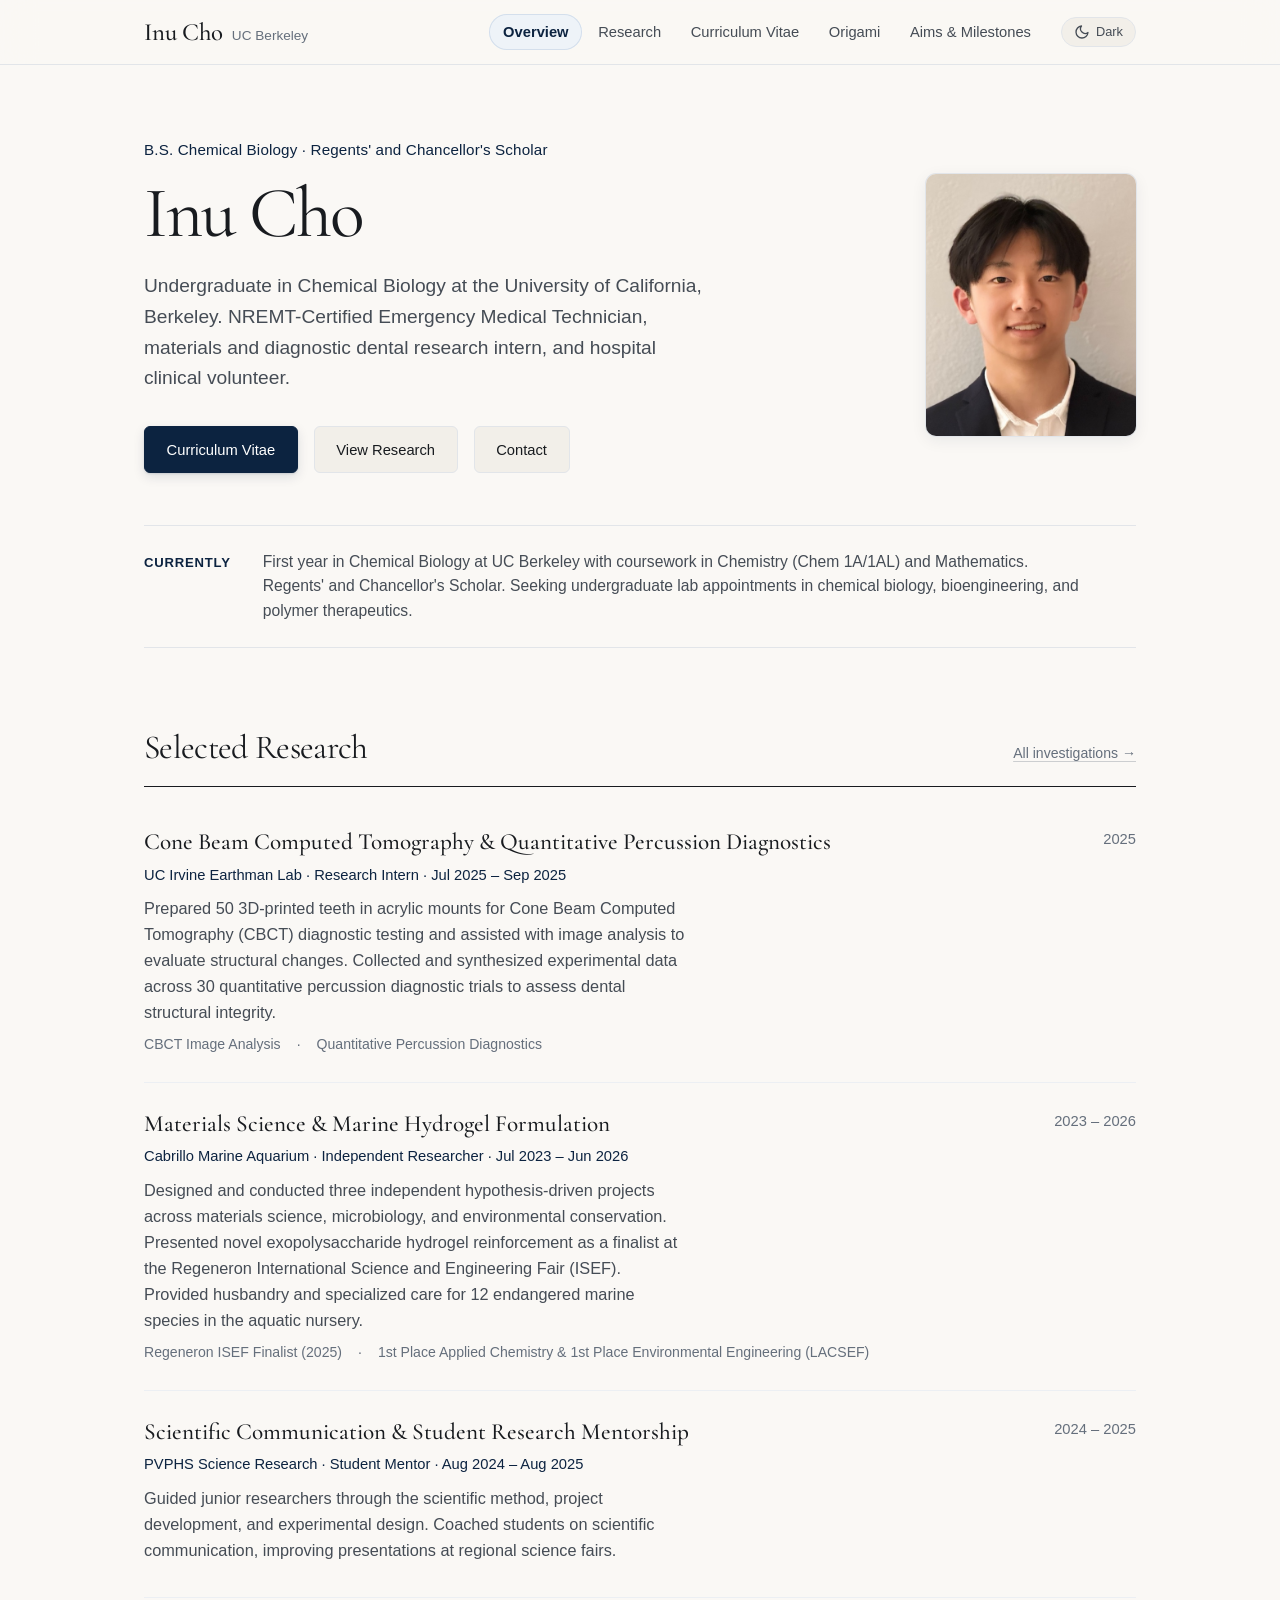
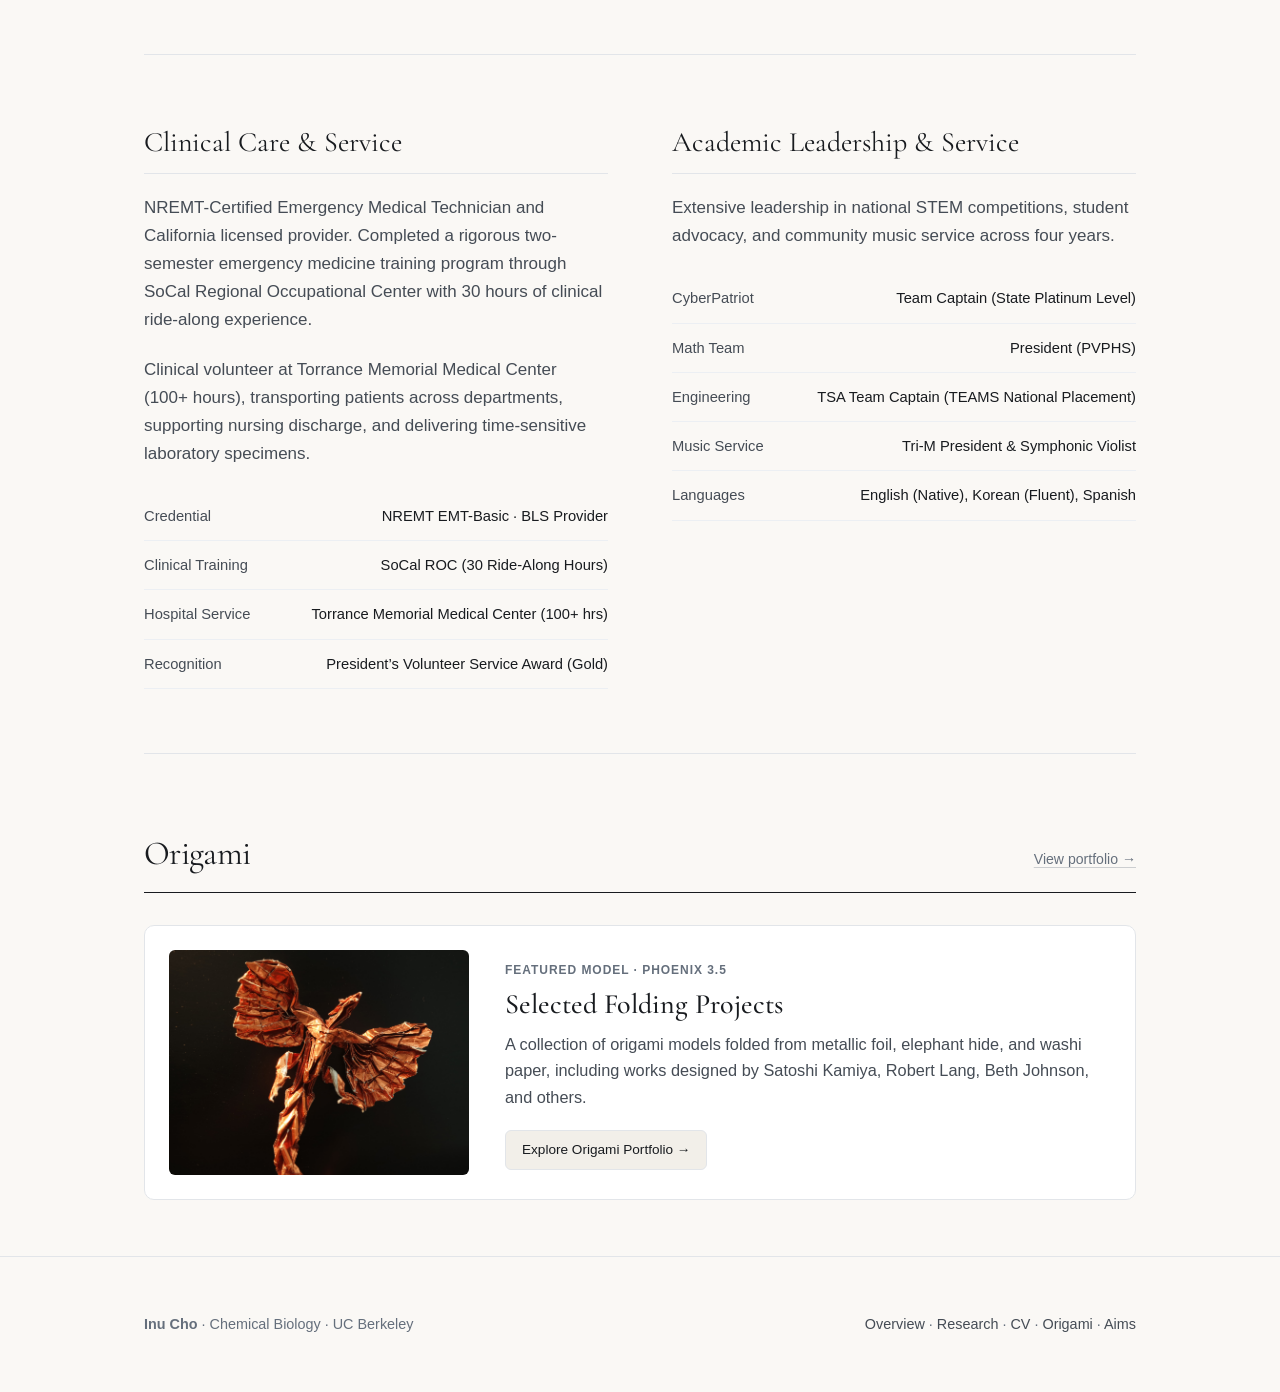
==== commit 857c5060: "Add responsive iPhone and refined desktop layouts" ====
--- a/index.html
+++ b/index.html
@@ -2,8 +2,13 @@
 <html lang="en">
 <head>
 <meta charset="utf-8">
-<meta name="viewport" content="width=device-width,initial-scale=1">
+<meta name="viewport" content="width=device-width,initial-scale=1,viewport-fit=cover">
 <meta name="color-scheme" content="light dark">
+<meta name="theme-color" content="#FAF8F5">
+<meta name="apple-mobile-web-app-capable" content="yes">
+<meta name="apple-mobile-web-app-status-bar-style" content="default">
+<meta name="apple-mobile-web-app-title" content="Inu Cho">
+<meta name="format-detection" content="telephone=no">
 <title>Inu Cho — UC Berkeley</title>
 <meta name="description" content="Inu Cho: Regents' and Chancellor's Scholar, Chemical Biology at UC Berkeley, NREMT-Certified EMT, and researcher.">
 <link rel="icon" href="assets/favicon.svg" type="image/svg+xml">
@@ -15,12 +20,10 @@
   (function() {
     try {
       const savedTheme = localStorage.getItem('inu_theme');
-      if (savedTheme) {
-        document.documentElement.setAttribute('data-theme', savedTheme);
-      } else {
-        const prefersDark = window.matchMedia('(prefers-color-scheme: dark)').matches;
-        document.documentElement.setAttribute('data-theme', prefersDark ? 'dark' : 'light');
-      }
+      const theme = savedTheme || (window.matchMedia('(prefers-color-scheme: dark)').matches ? 'dark' : 'light');
+      document.documentElement.setAttribute('data-theme', theme);
+      const themeColor = document.querySelector('meta[name="theme-color"]');
+      if (themeColor) themeColor.setAttribute('content', theme === 'dark' ? '#0D131A' : '#FAF8F5');
     } catch (e) {}
   })();
 </script>
@@ -36,11 +39,11 @@
     </a>
     <div class="nav-cluster">
       <nav class="site-links" aria-label="Main Navigation">
-        <a href="index.html" aria-current="page">Overview</a>
-        <a href="research.html">Research</a>
-        <a href="cv.html">Curriculum Vitae</a>
-        <a href="origami.html">Origami</a>
-        <a href="goals.html">Aims &amp; Milestones</a>
+        <a href="index.html" aria-current="page"><svg class="nav-icon" aria-hidden="true" width="24" height="24" viewBox="0 0 24 24" fill="none" stroke="currentColor" stroke-width="1.7" stroke-linecap="round" stroke-linejoin="round"><path d="M3 10.5 12 3l9 7.5"/><path d="M5 9.5V20a1 1 0 0 0 1 1h4v-6h4v6h4a1 1 0 0 0 1-1V9.5"/></svg><span class="nav-label nav-label-full">Overview</span><span class="nav-label nav-label-short" aria-hidden="true">Home</span></a>
+        <a href="research.html"><svg class="nav-icon" aria-hidden="true" width="24" height="24" viewBox="0 0 24 24" fill="none" stroke="currentColor" stroke-width="1.7" stroke-linecap="round" stroke-linejoin="round"><path d="M9 3h6"/><path d="M10 3v6.5L4.6 18.4A1.7 1.7 0 0 0 6 21h12a1.7 1.7 0 0 0 1.4-2.6L14 9.5V3"/><path d="M7.5 15h9"/></svg><span class="nav-label">Research</span></a>
+        <a href="cv.html"><svg class="nav-icon" aria-hidden="true" width="24" height="24" viewBox="0 0 24 24" fill="none" stroke="currentColor" stroke-width="1.7" stroke-linecap="round" stroke-linejoin="round"><path d="M14 3H7a2 2 0 0 0-2 2v14a2 2 0 0 0 2 2h10a2 2 0 0 0 2-2V8z"/><path d="M14 3v5h5"/><path d="M9 13h6"/><path d="M9 17h6"/></svg><span class="nav-label nav-label-full">Curriculum Vitae</span><span class="nav-label nav-label-short" aria-hidden="true">CV</span></a>
+        <a href="origami.html"><svg class="nav-icon" aria-hidden="true" width="24" height="24" viewBox="0 0 24 24" fill="none" stroke="currentColor" stroke-width="1.7" stroke-linecap="round" stroke-linejoin="round"><path d="M12 3 3 12l9 9 9-9z"/><path d="M12 3v18"/><path d="M3 12h18"/></svg><span class="nav-label">Origami</span></a>
+        <a href="goals.html"><svg class="nav-icon" aria-hidden="true" width="24" height="24" viewBox="0 0 24 24" fill="none" stroke="currentColor" stroke-width="1.7" stroke-linecap="round" stroke-linejoin="round"><path d="M5 21V4"/><path d="M5 4h11l-2 4 2 4H5"/></svg><span class="nav-label nav-label-full">Aims &amp; Milestones</span><span class="nav-label nav-label-short" aria-hidden="true">Aims</span></a>
       </nav>
       <button class="theme-toggle" id="theme-toggle" type="button" aria-label="Toggle dark mode" title="Toggle dark mode">
         <svg class="theme-icon-sun" aria-hidden="true" width="16" height="16" viewBox="0 0 24 24" fill="none" stroke="currentColor" stroke-width="2" stroke-linecap="round" stroke-linejoin="round">
@@ -185,24 +188,22 @@
   </section>
 
   <!-- Origami Showcase Section -->
-  <section class="content-section" style="border-top: 1px solid var(--rule); margin-top: 2rem;" data-sc-in>
+  <section class="content-section" data-sc-in>
     <div class="section-head">
       <h2>Origami</h2>
       <span class="section-note"><a href="origami.html">View portfolio &rarr;</a></span>
     </div>
-    <div style="display: grid; grid-template-columns: 240px 1fr; gap: 2rem; align-items: center; background: var(--card-bg); border: 1px solid var(--rule); border-radius: 2px; padding: 1.5rem; overflow: hidden;">
-      <a href="origami.html" style="text-decoration: none; display: block; border-radius: 2px; overflow: hidden;">
-        <img src="assets/origami/model_4.jpg" alt="Phoenix 3.5 origami folded by Inu Cho" style="width: 100%; aspect-ratio: 4/3; object-fit: cover; border: 1px solid var(--rule-subtle);">
+    <div class="feature-card">
+      <a class="feature-media" href="origami.html">
+        <img src="assets/origami/model_4.jpg" alt="Phoenix 3.5 origami folded by Inu Cho" loading="lazy">
       </a>
-      <div>
-        <span class="origami-plate-num" style="letter-spacing: 0.05em; color: var(--faint);">Featured Model · Phoenix 3.5</span>
-        <h3 class="item-heading" style="margin: 0.35rem 0 0.5rem; font-size: 1.35rem;">
-          <a href="origami.html">Selected Folding Projects</a>
-        </h3>
-        <p class="item-desc" style="margin-bottom: 1rem;">
+      <div class="feature-body">
+        <span class="feature-kicker">Featured Model · Phoenix 3.5</span>
+        <h3 class="feature-title"><a href="origami.html">Selected Folding Projects</a></h3>
+        <p class="feature-desc">
           A collection of origami models folded from metallic foil, elephant hide, and washi paper, including works designed by Satoshi Kamiya, Robert Lang, Beth Johnson, and others.
         </p>
-        <a class="btn btn-secondary" href="origami.html" style="font-size: 0.85rem; padding: 0.45rem 1rem;">Explore Origami Portfolio &rarr;</a>
+        <a class="btn btn-secondary btn-small" href="origami.html">Explore Origami Portfolio &rarr;</a>
       </div>
     </div>
   </section>
--- a/assets/site.css
+++ b/assets/site.css
@@ -27,6 +27,18 @@
   /* Typography */
   --font-serif: "Cormorant Garamond", "Newsreader", "Iowan Old Style", Georgia, serif;
   --font-sans:  -apple-system, BlinkMacSystemFont, "Segoe UI", Roboto, "Helvetica Neue", Arial, sans-serif;
+
+  /* Shape & layout */
+  --radius-sm:   6px;
+  --radius-md:   10px;
+  --radius-lg:   18px;
+  --gutter:      2rem;
+  --tabbar-h:    64px;    /* Floating iPhone tab bar */
+  --target-size: 24px;    /* WCAG 2.5.8 minimum; raised to 44px on touch */
+}
+
+@media (pointer: coarse) {
+  :root { --target-size: 44px; }
 }
 
 @media (prefers-color-scheme: dark) {
@@ -94,9 +106,8 @@
 
 html {
   -webkit-text-size-adjust: 100%;
+  -webkit-tap-highlight-color: transparent;
   scroll-padding-top: 5rem;
-  scroll-behavior: smooth;
-  -webkit-overflow-scrolling: touch;
 }
 
 @media (prefers-reduced-motion: no-preference) {
@@ -183,6 +194,15 @@
   min-height: 100dvh;
   display: flex;
   flex-direction: column;
+  overflow-wrap: break-word;
+}
+
+h1, h2, h3 {
+  text-wrap: balance;
+}
+
+p, li {
+  text-wrap: pretty;
 }
 
 /* Browser surface customization — custom scrollbars, selection, focus */
@@ -237,7 +257,18 @@
 .wrap {
   max-width: 66rem;
   margin: 0 auto;
-  padding: 0 2rem;
+  padding-inline:
+    max(var(--gutter), env(safe-area-inset-left, 0px))
+    max(var(--gutter), env(safe-area-inset-right, 0px));
+}
+
+@media (max-width: 760px) {
+  :root { --gutter: 1.25rem; }
+}
+
+/* The last block in <main> sits on the footer's rule; avoid a doubled line */
+main > :last-child {
+  border-bottom: 0;
 }
 
 .skip {
@@ -257,23 +288,34 @@
 
 /* ==========================================================================
    Header Navigation — Minimal, refined, perfectly aligned
+   Desktop: inline pill links. Tablet: short labels. iPhone: floating tab bar.
    ========================================================================== */
 
 .site-nav-bar {
   position: sticky;
   top: 0;
   z-index: 50;
-  background: color-mix(in srgb, var(--bg) 92%, transparent);
-  backdrop-filter: blur(12px);
-  -webkit-backdrop-filter: blur(12px);
+  padding-top: env(safe-area-inset-top, 0px);
   border-bottom: 1px solid var(--rule);
+}
+
+/* The frosted glass lives on a pseudo-element: a backdrop-filter on the
+   header itself would become the containing block for the fixed tab bar. */
+.site-nav-bar::before {
+  content: "";
+  position: absolute;
+  inset: 0;
+  z-index: -1;
+  background: color-mix(in srgb, var(--bg) 84%, transparent);
+  backdrop-filter: saturate(180%) blur(16px);
+  -webkit-backdrop-filter: saturate(180%) blur(16px);
 }
 
 .site-nav-bar .wrap {
   display: flex;
   align-items: center;
   justify-content: space-between;
-  min-height: 3.85rem;
+  min-height: 4rem;
   gap: 1.5rem;
 }
 
@@ -283,6 +325,7 @@
   gap: 0.6rem;
   text-decoration: none;
   color: var(--ink);
+  white-space: nowrap;
 }
 
 .brand .name {
@@ -302,49 +345,67 @@
 .nav-cluster {
   display: flex;
   align-items: center;
-  gap: 1.5rem;
+  gap: 1rem;
 }
 
 .site-links {
   display: flex;
-  gap: 1.6rem;
+  align-items: center;
+  gap: 0.15rem;
   font-size: 0.92rem;
 }
 
 .site-links a {
+  display: inline-flex;
+  align-items: center;
+  gap: 0.4rem;
+  min-block-size: max(2.25rem, var(--target-size));
+  padding: 0 0.85rem;
+  border-radius: 999px;
   text-decoration: none;
   color: var(--muted);
-  padding: 0.35rem 0;
-  border-bottom: 2px solid transparent;
-  transition: color 0.15s ease, border-color 0.15s ease;
-}
-
-.site-links a:hover {
-  color: var(--ink);
+  white-space: nowrap;
+  transition: color 0.15s ease, background-color 0.15s ease, transform 0.15s ease;
+}
+
+@media (hover: hover) {
+  .site-links a:hover {
+    color: var(--ink);
+    background: var(--surface);
+  }
 }
 
 .site-links a[aria-current="page"] {
   color: var(--navy);
-  font-weight: 500;
-  border-bottom-color: var(--navy);
+  font-weight: 600;
+  background: var(--navy-wash);
+  box-shadow: inset 0 0 0 1px var(--navy-border);
+}
+
+.nav-icon,
+.nav-label-short {
+  display: none;
 }
 
 /* Tasteful Theme Switcher */
 .theme-toggle {
   display: inline-flex;
   align-items: center;
+  justify-content: center;
   gap: 0.4rem;
+  min-block-size: var(--target-size);
+  min-inline-size: var(--target-size);
   background: var(--surface);
   color: var(--muted);
   border: 1px solid var(--rule);
-  padding: 0.35rem 0.65rem;
+  padding: 0.4rem 0.75rem;
   border-radius: 999px;
   font-family: inherit;
   font-size: 0.8rem;
   font-weight: 500;
   cursor: pointer;
   line-height: 1;
-  transition: background-color 0.15s ease, color 0.15s ease, border-color 0.15s ease;
+  transition: background-color 0.15s ease, color 0.15s ease, border-color 0.15s ease, transform 0.15s ease;
 }
 
 .theme-toggle:hover {
@@ -381,22 +442,142 @@
   }
 }
 
-@media (max-width: 768px) {
+/* Visually hidden, still announced (keeps each link's full accessible name) */
+.visually-hidden {
+  position: absolute;
+  inline-size: 1px;
+  block-size: 1px;
+  overflow: hidden;
+  clip-path: inset(50%);
+  white-space: nowrap;
+}
+
+/* Tablet & small laptops: short labels so the row never wraps */
+@media (max-width: 1040px) {
+  .site-links .nav-label-full {
+    position: absolute;
+    inline-size: 1px;
+    block-size: 1px;
+    overflow: hidden;
+    clip-path: inset(50%);
+    white-space: nowrap;
+  }
+  .site-links .nav-label-short {
+    display: inline;
+  }
+  .site-links a {
+    padding: 0 0.75rem;
+  }
+}
+
+/* iPhone: compact top bar + floating glass tab bar */
+@media (max-width: 760px) {
+  html {
+    scroll-padding-top: 4rem;
+    scroll-padding-bottom: calc(var(--tabbar-h) + 1.5rem + env(safe-area-inset-bottom, 0px));
+  }
+
   .site-nav-bar .wrap {
+    min-height: 3.4rem;
+    gap: 1rem;
+  }
+
+  .brand .name {
+    font-size: 1.45rem;
+  }
+
+  .brand .role {
+    font-size: 0.78rem;
+  }
+
+  .site-links {
+    position: fixed;
+    z-index: 60;
+    left: max(0.75rem, env(safe-area-inset-left, 0px));
+    right: max(0.75rem, env(safe-area-inset-right, 0px));
+    bottom: max(0.75rem, env(safe-area-inset-bottom, 0px));
+    max-inline-size: 28rem;
+    margin-inline: auto;
+    block-size: var(--tabbar-h);
+    padding: 0.35rem;
+    gap: 0.15rem;
+    justify-content: space-between;
+    background: color-mix(in srgb, var(--card-bg) 74%, transparent);
+    backdrop-filter: saturate(180%) blur(20px);
+    -webkit-backdrop-filter: saturate(180%) blur(20px);
+    border: 1px solid color-mix(in srgb, var(--rule) 80%, transparent);
+    border-radius: 999px;
+    box-shadow:
+      0 12px 32px rgba(12, 35, 64, 0.16),
+      0 2px 6px rgba(12, 35, 64, 0.08),
+      inset 0 1px 0 color-mix(in srgb, #FFFFFF 40%, transparent);
+  }
+
+  .site-links a {
+    flex: 1 1 0;
     flex-direction: column;
-    align-items: flex-start;
-    padding-block: 0.85rem;
-    gap: 0.75rem;
-  }
-  .nav-cluster {
-    width: 100%;
-    justify-content: space-between;
-    gap: 1rem;
-    flex-wrap: wrap;
-  }
-  .site-links {
-    gap: 1.15rem;
-    flex-wrap: wrap;
+    justify-content: center;
+    gap: 0.15rem;
+    min-block-size: 44px;
+    block-size: 100%;
+    padding: 0;
+    border-radius: 999px;
+    font-size: 0.66rem;
+    font-weight: 500;
+    letter-spacing: 0.01em;
+    color: var(--faint);
+  }
+
+  .site-links a[aria-current="page"] {
+    color: var(--navy);
+    font-weight: 600;
+  }
+
+  .site-links a:active {
+    transform: scale(0.94);
+  }
+
+  .nav-icon {
+    display: block;
+    inline-size: 22px;
+    block-size: 22px;
+  }
+
+  .site-links a[aria-current="page"] .nav-icon {
+    stroke-width: 2.1;
+  }
+
+  .theme-toggle {
+    inline-size: 2.5rem;
+    block-size: 2.5rem;
+    min-inline-size: 2.5rem;
+    padding: 0;
+  }
+
+  .theme-toggle-text {
+    position: absolute;
+    inline-size: 1px;
+    block-size: 1px;
+    overflow: hidden;
+    clip-path: inset(50%);
+    white-space: nowrap;
+  }
+
+  .theme-toggle:active {
+    transform: scale(0.92);
+  }
+}
+
+@media (max-width: 760px) and (pointer: coarse) {
+  .theme-toggle {
+    inline-size: 2.75rem;
+    block-size: 2.75rem;
+  }
+}
+
+@media (forced-colors: active) {
+  .site-links a[aria-current="page"] {
+    outline: 2px solid CanvasText;
   }
 }
 
@@ -407,7 +588,7 @@
 .hero-profile {
   padding: 4.5rem 0 3.25rem;
   display: grid;
-  grid-template-columns: 1fr 200px;
+  grid-template-columns: 1fr 210px;
   gap: 4rem;
   align-items: center;
   border-bottom: 1px solid var(--rule);
@@ -449,22 +630,39 @@
 .btn {
   display: inline-flex;
   align-items: center;
+  justify-content: center;
   gap: 0.45rem;
+  min-block-size: var(--target-size);
   padding: 0.65rem 1.35rem;
-  border-radius: 4px;
+  border-radius: var(--radius-sm);
   font-weight: 500;
   text-decoration: none;
-  transition: all 0.15s ease;
+  transition: background-color 0.15s ease, border-color 0.15s ease, color 0.15s ease, transform 0.15s ease, box-shadow 0.15s ease;
+}
+
+.btn:active {
+  transform: scale(0.97);
+}
+
+.btn-small {
+  font-size: 0.85rem;
+  padding: 0.5rem 1rem;
 }
 
 .btn-primary {
   background: var(--navy);
   color: #FFFFFF;
   border: 1px solid var(--navy);
+  box-shadow: 0 1px 2px rgba(12, 35, 64, 0.12), 0 4px 12px rgba(12, 35, 64, 0.12);
 }
 .btn-primary:hover {
   background: color-mix(in srgb, var(--navy) 85%, black);
   color: #FFFFFF;
+}
+
+:root[data-theme="dark"] .btn-primary,
+:root[data-theme="dark"] .btn-primary:hover {
+  color: #0D131A;
 }
 
 .btn-secondary {
@@ -478,16 +676,16 @@
 }
 
 .portrait-wrapper {
-  width: 190px;
+  width: 210px;
   margin-left: auto;
 }
 
 .portrait-photo {
   width: 100%;
   aspect-ratio: 4 / 5;
-  border-radius: 4px;
+  border-radius: var(--radius-md);
   object-fit: cover;
-  box-shadow: 0 4px 16px rgba(0, 0, 0, 0.04);
+  box-shadow: 0 0 0 1px var(--rule), var(--shadow-md);
 }
 
 @media (max-width: 820px) {
@@ -500,6 +698,63 @@
     order: -1;
     margin-left: 0;
     width: 150px;
+  }
+}
+
+/* iPhone: centered profile card, round portrait, full-width actions */
+@media (max-width: 760px) {
+  .hero-profile {
+    gap: 1.35rem;
+    padding: 2.25rem 0 1.75rem;
+    text-align: center;
+    justify-items: center;
+    border-bottom: 0;
+  }
+  .portrait-wrapper {
+    width: 128px;
+    margin: 0 auto;
+  }
+  .portrait-photo {
+    aspect-ratio: 1;
+    border-radius: 50%;
+    object-position: center 30%;
+    box-shadow:
+      0 0 0 4px var(--bg),
+      0 0 0 5px var(--navy-border),
+      0 14px 34px rgba(12, 35, 64, 0.2);
+  }
+  .hero-profile .subhead {
+    font-size: 0.74rem;
+    font-weight: 600;
+    text-transform: uppercase;
+    letter-spacing: 0.08em;
+    line-height: 1.5;
+    margin: 0 auto 0.6rem;
+    max-width: 30ch;
+  }
+  h1.hero-title {
+    font-size: 3.15rem;
+    margin-bottom: 0.75rem;
+  }
+  .hero-bio {
+    font-size: 1.04rem;
+    line-height: 1.6;
+    margin: 0 auto 1.6rem;
+  }
+  .hero-actions {
+    display: grid;
+    grid-template-columns: 1fr 1fr;
+    gap: 0.6rem;
+    width: 100%;
+  }
+  .hero-actions .btn {
+    min-block-size: 48px;
+    border-radius: 14px;
+    font-size: 0.95rem;
+    padding: 0.6rem 1rem;
+  }
+  .hero-actions .btn-primary {
+    grid-column: 1 / -1;
   }
 }
 
@@ -539,6 +794,31 @@
   }
 }
 
+@media (max-width: 760px) {
+  .current-status {
+    gap: 0.4rem;
+    padding: 1.1rem 1.25rem 1.2rem;
+    background: var(--navy-wash);
+    border: 1px solid var(--navy-border);
+    border-radius: var(--radius-lg);
+    font-size: 0.95rem;
+  }
+  .status-tag {
+    display: inline-flex;
+    align-items: center;
+    gap: 0.45rem;
+    font-size: 0.72rem;
+  }
+  .status-tag::before {
+    content: "";
+    inline-size: 7px;
+    block-size: 7px;
+    border-radius: 50%;
+    background: var(--navy);
+    box-shadow: 0 0 0 3px color-mix(in srgb, var(--navy) 22%, transparent);
+  }
+}
+
 /* ==========================================================================
    Editorial Content Sections & Clean Lists
    ========================================================================== */
@@ -645,6 +925,80 @@
   .editorial-list .item-date {
     text-align: left;
     margin-top: 0.25rem;
+  }
+}
+
+/* iPhone: each entry becomes a soft card, date leads as an eyebrow */
+@media (max-width: 760px) {
+  .content-section {
+    padding: 2.75rem 0 1.5rem;
+    border-bottom: 0;
+  }
+  .section-head {
+    flex-wrap: wrap;
+    gap: 0.25rem 1rem;
+    margin-bottom: 1.15rem;
+    padding-bottom: 0.55rem;
+    border-bottom-color: var(--rule);
+  }
+  .section-head h2 {
+    font-size: 1.85rem;
+  }
+  .section-head .section-note {
+    font-size: 0.82rem;
+  }
+  .editorial-list > li {
+    display: flex;
+    flex-direction: column;
+    gap: 0;
+    padding: 1.1rem 1.2rem 1.2rem;
+    margin-bottom: 0.75rem;
+    background: var(--card-bg);
+    border: 1px solid var(--rule);
+    border-radius: var(--radius-lg);
+    box-shadow: var(--shadow-sm);
+  }
+  .editorial-list > li:first-child {
+    padding-top: 1.1rem;
+  }
+  .editorial-list .item-date {
+    order: -1;
+    margin: 0 0 0.3rem;
+    font-size: 0.72rem;
+    font-weight: 600;
+    letter-spacing: 0.07em;
+    text-transform: uppercase;
+    color: var(--faint);
+  }
+  .editorial-list .item-heading {
+    font-size: 1.32rem;
+    line-height: 1.25;
+  }
+  .editorial-list .item-meta {
+    font-size: 0.85rem;
+    line-height: 1.45;
+  }
+  .editorial-list .item-desc {
+    font-size: 0.97rem;
+    margin-bottom: 0.25rem;
+  }
+  .editorial-list .item-desc:last-child {
+    margin-bottom: 0;
+  }
+  .editorial-list .item-badges {
+    gap: 0.4rem;
+    margin-top: 0.6rem;
+  }
+  .editorial-list .item-badges span:nth-child(even) {
+    display: none;
+  }
+  .editorial-list .item-badges span {
+    padding: 0.22rem 0.65rem;
+    border-radius: 999px;
+    background: var(--surface);
+    color: var(--muted);
+    font-size: 0.76rem;
+    line-height: 1.35;
   }
 }
 
@@ -680,6 +1034,7 @@
 .info-rows li {
   display: flex;
   justify-content: space-between;
+  gap: 1.5rem;
   padding: 0.75rem 0;
   border-bottom: 1px solid var(--rule-subtle);
   font-size: 0.92rem;
@@ -698,6 +1053,58 @@
   .grid-two-col {
     grid-template-columns: 1fr;
     gap: 2.5rem;
+  }
+}
+
+/* iPhone: grouped, settings-style lists */
+@media (max-width: 760px) {
+  .grid-two-col {
+    padding: 2.75rem 0 1.5rem;
+    border-bottom: 0;
+  }
+  .grid-col h3 {
+    font-size: 1.6rem;
+    margin-bottom: 0.9rem;
+  }
+  .grid-col p {
+    font-size: 1rem;
+  }
+  .info-rows {
+    margin-top: 1.1rem;
+    background: var(--card-bg);
+    border: 1px solid var(--rule);
+    border-radius: var(--radius-lg);
+    box-shadow: var(--shadow-sm);
+    overflow: hidden;
+  }
+  .info-rows li {
+    flex-direction: column;
+    gap: 0.1rem;
+    padding: 0.8rem 1.15rem;
+  }
+  .info-rows li:last-child {
+    border-bottom: 0;
+  }
+  .info-rows .label {
+    font-size: 0.76rem;
+    color: var(--faint);
+  }
+  .info-rows .val {
+    text-align: left;
+    font-size: 0.95rem;
+  }
+  .timeline-flow {
+    padding-left: 1.5rem;
+    margin-left: 0.35rem;
+  }
+  .timeline-step::before {
+    left: -1.85rem;
+  }
+  .timeline-step .step-title {
+    font-size: 1.28rem;
+  }
+  .timeline-step .step-detail {
+    font-size: 0.96rem;
   }
 }
 
@@ -765,7 +1172,7 @@
 .origami-card {
   background: var(--card-bg);
   border: 1px solid var(--rule);
-  border-radius: 2px;
+  border-radius: var(--radius-md);
   overflow: hidden;
   display: flex;
   flex-direction: column;
@@ -1000,23 +1407,248 @@
   }
 }
 
+@media (max-width: 760px) {
+  .origami-grid {
+    gap: 1.1rem;
+    margin-top: 0.25rem;
+  }
+  .origami-card {
+    border-radius: var(--radius-lg);
+    box-shadow: var(--shadow-sm);
+  }
+  .origami-body {
+    padding: 1.1rem 1.25rem 1.3rem;
+  }
+  .origami-title {
+    font-size: 1.45rem;
+    margin-bottom: 0.65rem;
+  }
+  .origami-specs {
+    margin-bottom: 0.75rem;
+  }
+  .origami-spec-pill {
+    border-radius: 999px;
+    padding: 0.2rem 0.65rem;
+  }
+  .origami-analysis {
+    font-size: 0.95rem;
+  }
+
+  /* Full-screen photo viewer */
+  .plate-lightbox {
+    inline-size: 100%;
+    block-size: 100%;
+    max-inline-size: 100%;
+    max-block-size: 100%;
+    margin: 0;
+    border: 0;
+    border-radius: 0;
+    background: #000000;
+    color: #FFFFFF;
+  }
+  .lightbox-inner {
+    block-size: 100%;
+    max-block-size: none;
+  }
+  .lightbox-header {
+    align-items: flex-start;
+    gap: 1rem;
+    padding:
+      calc(0.75rem + env(safe-area-inset-top, 0px))
+      max(1rem, env(safe-area-inset-right, 0px))
+      0.75rem
+      max(1rem, env(safe-area-inset-left, 0px));
+    background: #000000;
+    border-bottom-color: #222222;
+  }
+  .lightbox-title {
+    color: #FFFFFF;
+  }
+  .lightbox-meta {
+    display: block;
+    margin: 0.15rem 0 0;
+    color: #A8B0BA;
+  }
+  .lightbox-close {
+    flex-shrink: 0;
+    color: #FFFFFF;
+    border-color: #3A3A3A;
+  }
+  .lightbox-body {
+    flex: 1;
+    padding: 0 0 env(safe-area-inset-bottom, 0px);
+  }
+  .lightbox-img {
+    max-block-size: 100%;
+  }
+}
+
+@media (pointer: coarse) {
+  .lightbox-close {
+    inline-size: 2.75rem;
+    block-size: 2.75rem;
+  }
+}
+
+/* ==========================================================================
+   Page Headers — shared by Research, CV, Origami, Aims
+   ========================================================================== */
+
+.page-header {
+  padding: 4.5rem 0 2rem;
+  border-bottom: 1px solid var(--ink);
+}
+
+.page-kicker {
+  color: var(--navy);
+  font-size: 0.95rem;
+  font-weight: 500;
+  letter-spacing: 0.01em;
+  margin: 0 0 0.5rem;
+}
+
+.page-title {
+  font-family: var(--font-serif);
+  font-size: clamp(2.75rem, 6vw, 4.25rem);
+  font-weight: 400;
+  line-height: 1.08;
+  letter-spacing: -0.025em;
+  margin: 0 0 1rem;
+  color: var(--ink);
+}
+
+.page-lede {
+  font-size: 1.2rem;
+  color: var(--muted);
+  line-height: 1.6;
+  max-width: 58ch;
+  margin: 0;
+}
+
+@media (max-width: 760px) {
+  .page-header {
+    padding: 2.5rem 0 1.5rem;
+    border-bottom-color: var(--rule);
+  }
+  .page-kicker {
+    font-size: 0.74rem;
+    font-weight: 600;
+    text-transform: uppercase;
+    letter-spacing: 0.08em;
+  }
+  .page-title {
+    font-size: 2.85rem;
+    margin-bottom: 0.65rem;
+  }
+  .page-lede {
+    font-size: 1.04rem;
+  }
+}
+
+/* ==========================================================================
+   Featured Card — Home page origami teaser
+   ========================================================================== */
+
+.feature-card {
+  display: grid;
+  grid-template-columns: minmax(0, 300px) 1fr;
+  gap: 2.25rem;
+  align-items: center;
+  padding: 1.5rem;
+  background: var(--card-bg);
+  border: 1px solid var(--rule);
+  border-radius: var(--radius-md);
+  transition: border-color 0.2s ease, box-shadow 0.2s ease;
+}
+
+.feature-card:hover {
+  border-color: var(--navy-border);
+  box-shadow: var(--shadow-md);
+}
+
+.feature-media {
+  display: block;
+  overflow: hidden;
+  border-radius: var(--radius-sm);
+  background: var(--surface);
+}
+
+.feature-media img {
+  width: 100%;
+  aspect-ratio: 4 / 3;
+  object-fit: cover;
+  transition: transform 0.35s ease;
+}
+
+.feature-card:hover .feature-media img {
+  transform: scale(1.03);
+}
+
+.feature-kicker {
+  font-size: 0.75rem;
+  font-weight: 600;
+  letter-spacing: 0.08em;
+  text-transform: uppercase;
+  color: var(--faint);
+}
+
+.feature-title {
+  font-family: var(--font-serif);
+  font-size: 1.75rem;
+  font-weight: 500;
+  line-height: 1.2;
+  margin: 0.35rem 0 0.6rem;
+  color: var(--ink);
+}
+
+.feature-title a {
+  text-decoration: none;
+}
+
+.feature-desc {
+  color: var(--muted);
+  font-size: 1.02rem;
+  line-height: 1.6;
+  margin: 0 0 1.25rem;
+}
+
+@media (max-width: 760px) {
+  .feature-card {
+    grid-template-columns: 1fr;
+    gap: 1.1rem;
+    padding: 0.7rem 0.7rem 1.25rem;
+    border-radius: var(--radius-lg);
+    box-shadow: var(--shadow-sm);
+  }
+  .feature-media {
+    border-radius: 12px;
+  }
+  .feature-body {
+    padding: 0 0.55rem;
+  }
+  .feature-title {
+    font-size: 1.5rem;
+  }
+  .feature-desc {
+    font-size: 0.97rem;
+  }
+  .feature-body .btn {
+    width: 100%;
+    min-block-size: 46px;
+    border-radius: 12px;
+  }
+}
+
 /* ==========================================================================
    CV Page Header — Unified left-aligned editorial stack
    ========================================================================== */
 
 .cv-page-header {
-  padding: 4.5rem 0 2rem;
-  border-bottom: 1px solid var(--ink);
   text-align: left;
 }
 
 .cv-page-name {
-  font-family: var(--font-serif);
-  font-size: clamp(2.75rem, 6vw, 4rem);
-  font-weight: 400;
-  margin: 0 0 0.4rem;
-  letter-spacing: -0.025em;
-  color: var(--ink);
+  margin-bottom: 0.4rem;
   text-align: left;
 }
 
@@ -1025,6 +1657,13 @@
   color: var(--muted);
   margin: 0 0 0.85rem;
   text-align: left;
+}
+
+@media (max-width: 760px) {
+  .cv-page-sub {
+    font-size: 1rem;
+    line-height: 1.5;
+  }
 }
 
 .cv-contact-lines,
@@ -1117,6 +1756,19 @@
 .site-footer a:hover {
   color: var(--navy);
   text-decoration: underline;
+}
+
+@media (max-width: 760px) {
+  .site-footer {
+    padding: 2.25rem 0 calc(var(--tabbar-h) + 2.5rem + env(safe-area-inset-bottom, 0px));
+    font-size: 0.85rem;
+    text-align: center;
+  }
+  .site-footer .wrap {
+    flex-direction: column;
+    justify-content: center;
+    gap: 0.6rem;
+  }
 }
 
 /* ==========================================================================
